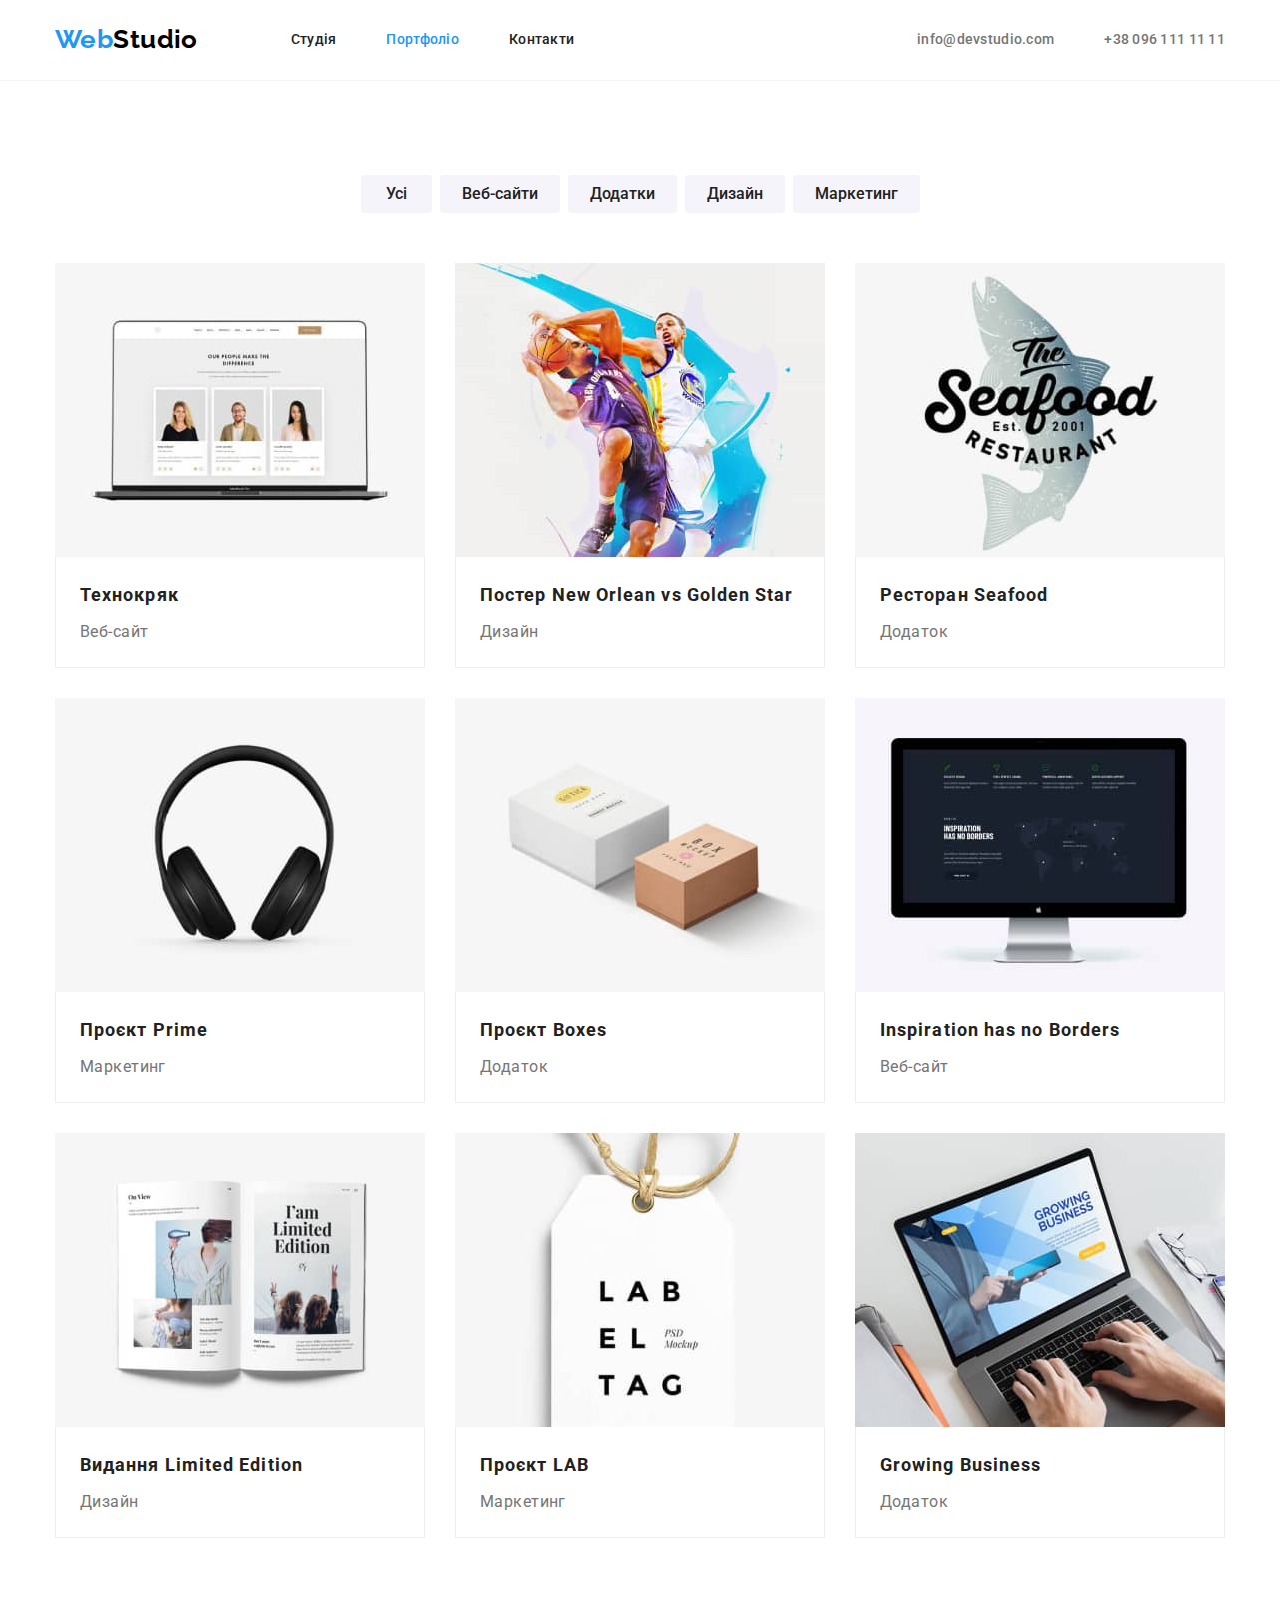
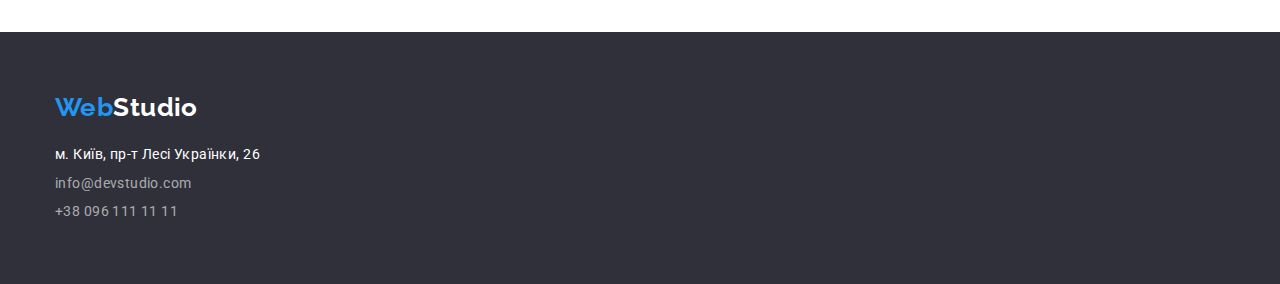
==== portfolio.html @ b97462e1 "Create ner Repository for HW-4" ====
<!DOCTYPE html>
<html lang="uk">
  <head>
    <meta charset="UTF-8" />
    <meta http-equiv="X-UA-Compatible" content="IE=edge" />
    <meta name="viewport" content="width=device-width, initial-scale=1.0" />
    <title>Портфоліо</title>
    <link rel="preconnect" href="https://fonts.googleapis.com" />
    <link rel="preconnect" href="https://fonts.gstatic.com" crossorigin />
    <link
      href="https://fonts.googleapis.com/css2?family=Raleway:wght@700&family=Roboto:wght@400;500;700;900&display=swap"
      rel="stylesheet"
    />
    <link
      rel="stylesheet"
      href="https://cdn.jsdelivr.net/npm/modern-normalize@1.1.0/modern-normalize.min.css"
    />
    <link rel="stylesheet" href="./css/styles.css" />
  </head>
  <body>
    <header class="header">
      <div class="container header-container">
        <nav class="navigation">
          <a class="link header-logo" href="./index.html" lang="en"
            ><span class="header-logo-part">Web</span>Studio</a
          >
          <ul class="menu">
            <li class="menu-item">
              <a class="link menu-link" href="./index.html">Студія</a>
            </li>
            <li class="menu-item">
              <a class="link menu-link current" href="./portfolio.html"
                >Портфоліо</a
              >
            </li>
            <li class="menu-item">
              <a class="link menu-link" href="#">Контакти</a>
            </li>
          </ul>
        </nav>
        <ul class="header-contact-item">
          <li class="contact-item">
            <a class="link header-contact-link" href="mailto:info@devstudio.com"
              >info@devstudio.com</a
            >
          </li>
          <li class="contact-item">
            <a class="link header-contact-link" href="tel:+380961111111"
              >+38 096 111 11 11</a
            >
          </li>
        </ul>
      </div>
    </header>
    <main>
      <section class="portfolio-hero section">
        <div class="container portfolio-hero-container">
          <h1 class="visually-hidden">Портфоліо робіт</h1>
          <ul class="portfolio-menu">
            <li class="portfolio-menu-item">
              <button class="portfolio-menu-btn first-btn" type="button">
                Усі
              </button>
            </li>
            <li class="portfolio-menu-item">
              <button class="portfolio-menu-btn" type="button">
                Веб-сайти
              </button>
            </li>
            <li class="portfolio-menu-item">
              <button class="portfolio-menu-btn" type="button">Додатки</button>
            </li>
            <li class="portfolio-menu-item">
              <button class="portfolio-menu-btn" type="button">Дизайн</button>
            </li>
            <li class="portfolio-menu-item">
              <button class="portfolio-menu-btn" type="button">
                Маркетинг
              </button>
            </li>
          </ul>

          <ul class="porfolio-projects">
            <li>
              <img
                src="./images-portfolio/img-1.jpeg"
                alt="Лептоп"
                width="370"
              />
              <div class="project-item">
                <h2 class="portfolio-project-headline">Технокряк</h2>
                <p class="portfolio-project-text">Веб-сайт</p>
              </div>
            </li>
            <li>
              <img
                src="./images-portfolio/img-2.jpeg"
                alt="Баскетболісти"
                width="370"
              />
              <div class="project-item">
                <h2 class="portfolio-project-headline">
                  Постер <span lang="en">New Orlean vs Golden Star</span>
                </h2>
                <p class="portfolio-project-text">Дизайн</p>
              </div>
            </li>
            <li>
              <img
                src="./images-portfolio/img-3.jpeg"
                alt="Лого ресторана морепродуктів"
                width="370"
              />
              <div class="project-item">
                <h2 class="portfolio-project-headline">
                  Ресторан <span lang="en">Seafood</span>
                </h2>
                <p class="portfolio-project-text">Додаток</p>
              </div>
            </li>
            <li>
              <img
                src="./images-portfolio/img-4.jpeg"
                alt="Навушники"
                width="370"
              />
              <div class="project-item">
                <h2 class="portfolio-project-headline">
                  Проєкт <span lang="en">Prime</span>
                </h2>
                <p class="portfolio-project-text">Маркетинг</p>
              </div>
            </li>
            <li>
              <img
                src="./images-portfolio/img-5.jpeg"
                alt="Дві коробки"
                width="370"
              />
              <div class="project-item">
                <h2 class="portfolio-project-headline">
                  Проєкт <span lang="en">Boxes</span>
                </h2>
                <p class="portfolio-project-text">Додаток</p>
              </div>
            </li>
            <li>
              <img
                src="./images-portfolio/img-6.jpeg"
                alt="Моноблок"
                width="370"
              />
              <div class="project-item">
                <h2 class="portfolio-project-headline" lang="en">
                  Inspiration has no Borders
                </h2>
                <p class="portfolio-project-text">Веб-сайт</p>
              </div>
            </li>
            <li>
              <img
                src="./images-portfolio/img-7.jpeg"
                alt="Розгорнута книга"
                width="370"
              />
              <div class="project-item">
                <h2 class="portfolio-project-headline">
                  Видання <span lang="en">Limited Edition</span>
                </h2>
                <p class="portfolio-project-text">Дизайн</p>
              </div>
            </li>
            <li>
              <img
                src="./images-portfolio/img-8.jpeg"
                alt="Товарний ярлик"
                width="370"
              />
              <div class="project-item">
                <h2 class="portfolio-project-headline">
                  Проєкт <span lang="en">LAB</span>
                </h2>
                <p class="portfolio-project-text">Маркетинг</p>
              </div>
            </li>
            <li>
              <img
                src="./images-portfolio/img-9.jpeg"
                alt="Руки на лептоці"
                width="370"
              />
              <div class="project-item">
                <h2 class="portfolio-project-headline" lang="en">
                  Growing Business
                </h2>
                <p class="portfolio-project-text">Додаток</p>
              </div>
            </li>
          </ul>
        </div>
      </section>
    </main>
    <footer class="footer">
      <div class="container footer-container">
        <a class="link footer-logo" href="./index.html" lang="en"
          ><span class="footer-logo-part">Web</span>Studio</a
        >
        <address>
          <ul class="footer-contacts">
            <li>
              <a
                class="link footer-contact-link footer-contact-link-special-color"
                href="https://www.google.com/maps/d/embed?mid=10uSM3H-mIU3GznYo2szRIEphczw&hl=en_US&ehbc=2E312F"
                target="_blank"
                rel="noopener norefferer nofollow"
                >м. Київ, пр-т Лесі Українки, 26</a
              >
            </li>
            <li>
              <a
                class="link footer-contact-link"
                href="mailto:info@devstudio.com"
                >info@devstudio.com</a
              >
            </li>
            <li>
              <a class="link footer-contact-link" href="tel:+380961111111"
                >+38 096 111 11 11</a
              >
            </li>
          </ul>
        </address>
      </div>
    </footer>
  </body>
</html>
---- css/styles.css ----
:root {
  --font-family-primary: Roboto, sans-serif;
  --font-family-secondary: Raleway, sans-serif;
  --text-light-theme-primary-color: #212121;
  --text-light-theme-secondary-color: #757575;
  --text-dark-theme-primary-color: #ffffff;
  --text-footer-contact-color: rgba(255, 255, 255, 0.6);
  --background-primary-color: #2f303a;
  --background-secondary-color: #ffffff;
  --background-menu-color: #f5f4fa;
  --logo-accent-color: #2196f3;
  --logo-secondary-color: #000000;
  --header-line-color: #f5f4fa;
}

body {
  font-family: var(--font-family-primary);
  color: var(--text-light-theme-primary-color);
  font-size: 14px;
  letter-spacing: 0.03em;
  background-color: var(--background-secondary-color);
}

h1,
h2,
h3,
h4,
p {
  margin-top: 0;
  margin-bottom: 0;
}

ul {
  list-style: none;
  margin-top: 0;
  margin-bottom: 0;
  padding-left: 0;
}

img {
  display: block;
}

button {
  border: none;
}

.link {
  text-decoration: none;
}

/* ==================== COMPONENTS ==================== */
.container {
  width: 1200px;
  margin-left: auto;
  margin-right: auto;
  padding-left: 15px;
  padding-right: 15px;
}

.section {
  padding-top: 94px;
  padding-bottom: 94px;
}
/* ==================== /COMPONENTS ==================== */

/* =========== Студія-сторінка - Header ============= */

.link.menu-link.current {
  color: var(--logo-accent-color);
}

.header-logo {
  font-family: var(--font-family-secondary);
  font-weight: 700;
  font-size: 26px;
  line-height: 1.19;
  color: var(--logo-secondary-color);
  margin-right: 93px;
  padding-top: 24px;
  padding-bottom: 25px;
}

.header-logo-part {
  color: var(--logo-accent-color);
}

.menu-link {
  font-weight: 500;
  line-height: 1.14;
  letter-spacing: 0.02em;
  color: inherit;
}

.menu-link:hover,
.menu-link:focus {
  color: var(--logo-accent-color);
}

.header-contact-link {
  font-weight: 500;
  line-height: 1.14;
  letter-spacing: 0.02em;
  color: var(--text-light-theme-secondary-color);
}

.header-contact-link:hover,
.header-contact-link:focus {
  color: var(--logo-accent-color);
}
/*====== Header-Flex == */
.header {
  background-color: var(--background-secondary-color);
  border-bottom: 1px solid var(--header-line-color);
}

.header-container {
  display: flex;
  align-items: center;
}

.navigation {
  display: flex;
  align-items: center;
}

.menu {
  display: flex;
  align-items: center;
  column-gap: 50px;
}

.header-contact-item {
  display: flex;
  align-items: center;
  column-gap: 50px;
  margin-left: auto;
}
/* =========== /Студія-сторінка - Header ============= */

/* =========== Студія-сторінка - Hero ============= */

.studio-open-modal-btn {
  font-family: inherit;
  font-weight: 700;
  font-size: 16px;
  line-height: 1.88;
  display: flex;
  align-items: center;
  text-align: center;
  letter-spacing: 0.06em;
  background-color: var(--logo-accent-color);
  color: var(--text-dark-theme-primary-color);
  cursor: pointer;
  padding: 10px 32px;
  box-shadow: 0px 4px 4px rgba(0, 0, 0, 0.15);
  border-radius: 4px;
}

.studio-open-modal-btn:hover,
.studio-open-modal-btn:focus {
  background-color: var(--text-dark-theme-primary-color);
  color: var(--logo-accent-color);
}

.studio-hero {
  background: var(--background-primary-color);
  padding-top: 200px;
  padding-bottom: 200px;
}

.studio-hero-container {
  display: flex;
  align-items: center;
  flex-direction: column;
}

.studio-hero-headline {
  font-weight: 900;
  font-size: 44px;
  line-height: 1.36;
  text-align: center;
  letter-spacing: 0.06em;
  text-transform: uppercase;
  color: var(--text-dark-theme-primary-color);
  width: 696px;
  margin-bottom: 30px;
}
/* =========== /Студія-сторінка - Hero ============= */

/* =========== Студія-сторінка - Advantages ============= */

.advantages {
  background-color: var(--background-secondary-color);
}

.advantages-container {
  display: flex;
  flex-direction: column;
}

.studio-secondary-headline {
  font-weight: 700;
  font-size: 36px;
  line-height: 1.17;
  text-align: center;
}

.studio-advantage-items {
  display: flex;
  justify-content: space-between;
}

.advantage-item {
  width: 270px;
}

.studio-advantage-headline {
  font-weight: 700;
  font-size: 14px;
  line-height: 1.14;
  text-transform: uppercase;
  margin-bottom: 10px;
}

.studio-advantage-text {
  line-height: 1.71;
  color: var(--text-light-theme-secondary-color);
}
/* =========== /Студія-сторінка - Advantages ============= */

/* =========== Студія-сторінка - Activities ============= */
.activities {
  background-color: var(--background-secondary-color);
  padding-top: 0;
}

.activities-container {
  display: flex;
  flex-direction: column;
}

.menu-activity-items {
  display: flex;
  justify-content: space-between;
}

.activities-headline {
  margin-bottom: 50px;
}

/* =========== /Студія-сторінка - Activities ============= */

/* =========== Студія-сторінка - Team ============= */
.team {
  background-color: var(--background-menu-color);
}

.team-headline {
  margin-bottom: 50px;
}

.team-members {
  display: flex;
  justify-content: space-between;
}

.team-item {
  background-color: var(--background-secondary-color);
}

.team-img {
  margin-bottom: 30px;
}

.studio-team-names-headline {
  margin-bottom: 10px;
}

.studio-team-positions-text {
  margin-bottom: 30px;
}

.studio-team-names-headline {
  font-weight: 500;
  font-size: 16px;
  line-height: 1.19;
  text-align: center;
}

.studio-team-positions-text {
  font-size: 16px;
  line-height: 1.19;
  text-align: center;
  color: var(--text-light-theme-secondary-color);
}
/* =========== /Студія-сторінка - Team ============= */

/* =========== Студія-сторінка - Footer ============= */

.footer-logo {
  font-family: var(--font-family-secondary);
  font-weight: 700;
  font-size: 26px;
  line-height: 1.19;
  color: var(--text-dark-theme-primary-color);
}

.footer-logo-part {
  color: var(--logo-accent-color);
}

.footer {
  background: var(--background-primary-color);
  padding-top: 60px;
  padding-bottom: 60px;
}

.footer-contact-link {
  font-style: normal;
  line-height: 1.71;
  color: var(--text-footer-contact-color);
}

.footer-contact-link-special-color {
  color: var(--text-dark-theme-primary-color);
}

.footer-contact-link:hover,
.footer-contact-link:focus {
  color: var(--logo-accent-color);
}

.footer-logo {
  display: block;
  margin-bottom: 20px;
}

.footer-contacts {
  height: 81px;
  display: flex;
  flex-direction: column;
  justify-content: space-between;
}
/* =========== /Студія-сторінка ============= */

/* ========== Портфоліо-сторінка - =============*/

.portfolio-hero {
  background-color: var(--background-secondary-color);
}

.portfolio-menu {
  display: flex;
  justify-content: center;
  column-gap: 8px;
  margin-bottom: 50px;
}

.portfolio-menu-btn {
  font-family: inherit;
  font-weight: 500;
  font-size: 16px;
  line-height: 1.63;
  text-align: center;
  background-color: var(--background-menu-color);
  color: inherit;
  cursor: pointer;
  border-radius: 4px;
  padding: 6px 22px;
}

.first-btn {
  padding: 6px 25px;
}

.portfolio-menu-btn:hover,
.portfolio-menu-btn:focus {
  background-color: var(--logo-accent-color);
  color: var(--text-dark-theme-primary-color);
}

.porfolio-projects {
  display: flex;
  flex-wrap: wrap;
  gap: 30px;
}

.project-item {
  border: 1px solid #eeeeee;
  border-top: none;
  padding: 20px 24px;
}

.portfolio-project-headline {
  font-weight: 700;
  font-size: 18px;
  line-height: 2;
  letter-spacing: 0.06em;
  margin-bottom: 4px;
}

.portfolio-project-text {
  font-size: 16px;
  line-height: 1.88;
  color: var(--text-light-theme-secondary-color);
}

.visually-hidden {
  position: absolute;
  white-space: nowrap;
  width: 1px;
  height: 1px;
  overflow: hidden;
  border: 0;
  padding: 0;
  clip: rect(0 0 0 0);
  clip-path: inset(50%);
  margin: -1px;
}
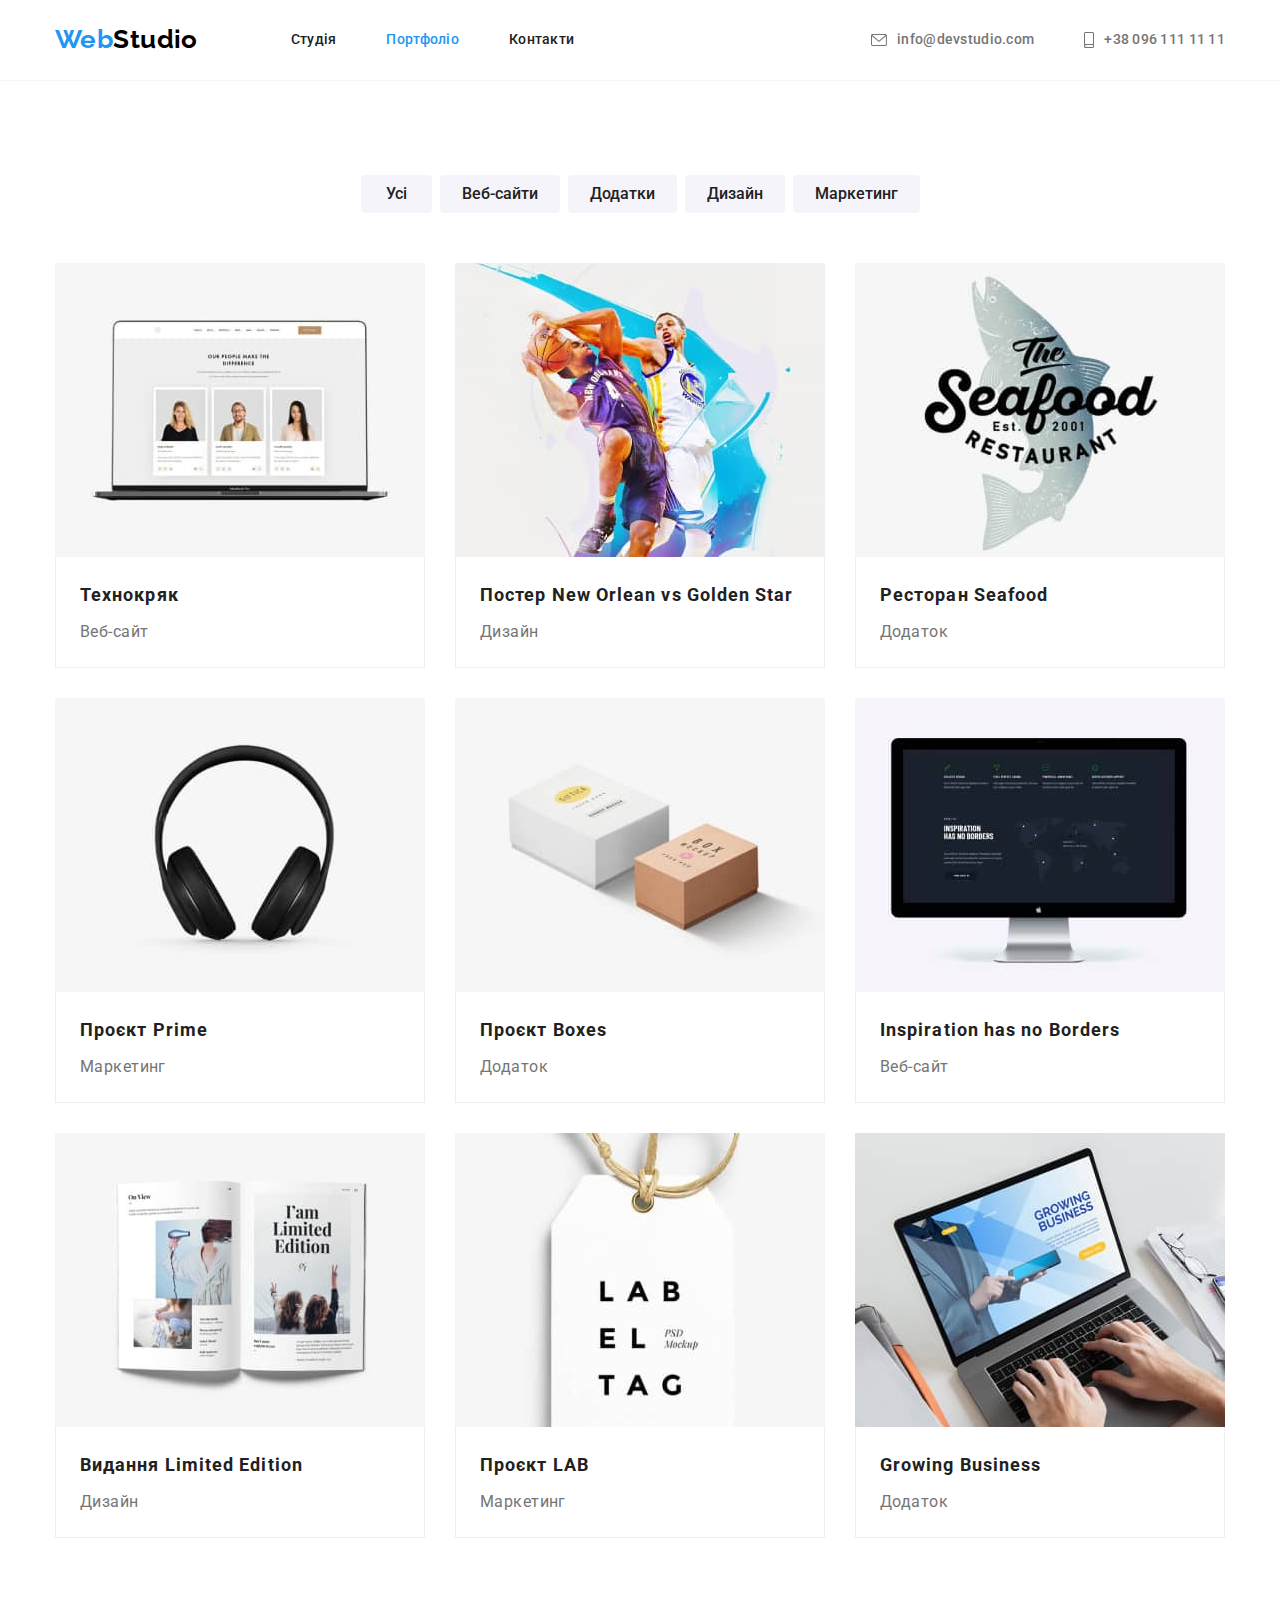
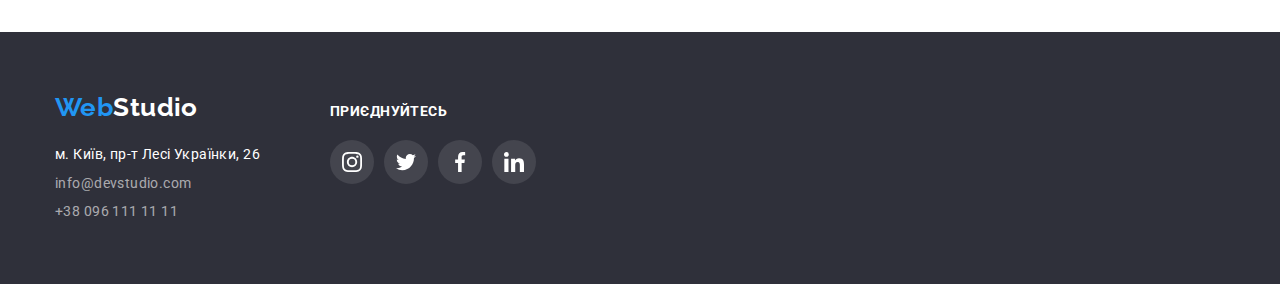
==== commit 1f4f055a: "Add HW-4" ====
--- a/portfolio.html
+++ b/portfolio.html
@@ -38,16 +38,36 @@
             </li>
           </ul>
         </nav>
-        <ul class="header-contact-item">
-          <li class="contact-item">
-            <a class="link header-contact-link" href="mailto:info@devstudio.com"
-              >info@devstudio.com</a
+        <ul class="header-contact-list">
+          <li>
+            <a
+              class="link header-contact-link"
+              href="mailto:info@devstudio.com"
+            >
+              <svg
+                leng="en"
+                aria-label="envelope icone"
+                class="header-contact-icone"
+                width="16px"
+                height="12px"
+              >
+                <use href="./images/sprite.svg#icon-envelope"></use>
+              </svg>
+              <span>info@devstudio.com</span></a
             >
           </li>
-          <li class="contact-item">
-            <a class="link header-contact-link" href="tel:+380961111111"
-              >+38 096 111 11 11</a
-            >
+          <li>
+            <a class="link header-contact-link" href="tel:+380961111111">
+              <svg
+                leng="en"
+                aria-label="smartphone icone"
+                class="header-contact-icone"
+                width="10px"
+                height="16px"
+              >
+                <use href="./images/sprite.svg#icon-smartphone"></use></svg
+              ><span>+38 096 111 11 11</span>
+            </a>
           </li>
         </ul>
       </div>
@@ -81,7 +101,7 @@
           </ul>
 
           <ul class="porfolio-projects">
-            <li>
+            <li class="portfolio-shadow">
               <img
                 src="./images-portfolio/img-1.jpeg"
                 alt="Лептоп"
@@ -92,7 +112,7 @@
                 <p class="portfolio-project-text">Веб-сайт</p>
               </div>
             </li>
-            <li>
+            <li class="portfolio-shadow">
               <img
                 src="./images-portfolio/img-2.jpeg"
                 alt="Баскетболісти"
@@ -105,7 +125,7 @@
                 <p class="portfolio-project-text">Дизайн</p>
               </div>
             </li>
-            <li>
+            <li class="portfolio-shadow">
               <img
                 src="./images-portfolio/img-3.jpeg"
                 alt="Лого ресторана морепродуктів"
@@ -118,7 +138,7 @@
                 <p class="portfolio-project-text">Додаток</p>
               </div>
             </li>
-            <li>
+            <li class="portfolio-shadow">
               <img
                 src="./images-portfolio/img-4.jpeg"
                 alt="Навушники"
@@ -131,7 +151,7 @@
                 <p class="portfolio-project-text">Маркетинг</p>
               </div>
             </li>
-            <li>
+            <li class="portfolio-shadow">
               <img
                 src="./images-portfolio/img-5.jpeg"
                 alt="Дві коробки"
@@ -144,7 +164,7 @@
                 <p class="portfolio-project-text">Додаток</p>
               </div>
             </li>
-            <li>
+            <li class="portfolio-shadow">
               <img
                 src="./images-portfolio/img-6.jpeg"
                 alt="Моноблок"
@@ -157,7 +177,7 @@
                 <p class="portfolio-project-text">Веб-сайт</p>
               </div>
             </li>
-            <li>
+            <li class="portfolio-shadow">
               <img
                 src="./images-portfolio/img-7.jpeg"
                 alt="Розгорнута книга"
@@ -170,7 +190,7 @@
                 <p class="portfolio-project-text">Дизайн</p>
               </div>
             </li>
-            <li>
+            <li class="portfolio-shadow">
               <img
                 src="./images-portfolio/img-8.jpeg"
                 alt="Товарний ярлик"
@@ -183,7 +203,7 @@
                 <p class="portfolio-project-text">Маркетинг</p>
               </div>
             </li>
-            <li>
+            <li class="portfolio-shadow">
               <img
                 src="./images-portfolio/img-9.jpeg"
                 alt="Руки на лептоці"
@@ -202,34 +222,85 @@
     </main>
     <footer class="footer">
       <div class="container footer-container">
-        <a class="link footer-logo" href="./index.html" lang="en"
-          ><span class="footer-logo-part">Web</span>Studio</a
-        >
-        <address>
-          <ul class="footer-contacts">
-            <li>
-              <a
-                class="link footer-contact-link footer-contact-link-special-color"
-                href="https://www.google.com/maps/d/embed?mid=10uSM3H-mIU3GznYo2szRIEphczw&hl=en_US&ehbc=2E312F"
-                target="_blank"
-                rel="noopener norefferer nofollow"
-                >м. Київ, пр-т Лесі Українки, 26</a
-              >
-            </li>
-            <li>
-              <a
-                class="link footer-contact-link"
-                href="mailto:info@devstudio.com"
-                >info@devstudio.com</a
-              >
-            </li>
-            <li>
-              <a class="link footer-contact-link" href="tel:+380961111111"
-                >+38 096 111 11 11</a
-              >
+        <div class="footer-address-wrapper">
+          <a class="link footer-logo" href="./index.html" lang="en"
+            ><span class="footer-logo-part">Web</span>Studio</a
+          >
+          <address>
+            <ul class="footer-contacts">
+              <li>
+                <a
+                  class="link footer-contact-link footer-contact-link-special-color"
+                  href="https://www.google.com/maps/d/embed?mid=10uSM3H-mIU3GznYo2szRIEphczw&hl=en_US&ehbc=2E312F"
+                  target="_blank"
+                  rel="noopener norefferer nofollow"
+                  >м. Київ, пр-т Лесі Українки, 26</a
+                >
+              </li>
+              <li>
+                <a
+                  class="link footer-contact-link"
+                  href="mailto:info@devstudio.com"
+                  >info@devstudio.com</a
+                >
+              </li>
+              <li>
+                <a class="link footer-contact-link" href="tel:+380961111111"
+                  >+38 096 111 11 11</a
+                >
+              </li>
+            </ul>
+          </address>
+        </div>
+        <div class="footer-social-wrapper">
+          <p class="footer-social-text">приєднуйтесь</p>
+          <ul class="footer-social-list">
+            <li class="footer-social-list-item">
+              <a href="" class="footer-social-list-link">
+                <svg
+                  lang="en"
+                  aria-label="instagram icon"
+                  class="footer-social-list-icon"
+                >
+                  <use href="./images/sprite.svg#icon-instagram-p1"></use>
+                </svg>
+              </a>
+            </li>
+            <li class="footer-social-list-item">
+              <a href="" class="footer-social-list-link">
+                <svg
+                  lang="en"
+                  aria-label="twitter icon"
+                  class="footer-social-list-icon"
+                >
+                  <use href="./images/sprite.svg#icon-twitter-p2"></use>
+                </svg>
+              </a>
+            </li>
+            <li class="footer-social-list-item">
+              <a href="" class="footer-social-list-link">
+                <svg
+                  lang="en"
+                  aria-label="facebook icon"
+                  class="footer-social-list-icon"
+                >
+                  <use href="./images/sprite.svg#icon-facebook-p3"></use>
+                </svg>
+              </a>
+            </li>
+            <li class="footer-social-list-item">
+              <a href="" class="footer-social-list-link">
+                <svg
+                  lang="en"
+                  aria-label="linkedin icon"
+                  class="footer-social-list-icon"
+                >
+                  <use href="./images/sprite.svg#icon-linkedin-p4"></use>
+                </svg>
+              </a>
             </li>
           </ul>
-        </address>
+        </div>
       </div>
     </footer>
   </body>
--- a/css/styles.css
+++ b/css/styles.css
@@ -11,6 +11,8 @@
   --logo-accent-color: #2196f3;
   --logo-secondary-color: #000000;
   --header-line-color: #f5f4fa;
+  --icon-color: #afb1b8;
+  --icon-bg-color: rgba(255, 255, 255, 0.1);
 }
 
 body {
@@ -62,6 +64,10 @@
   padding-top: 94px;
   padding-bottom: 94px;
 }
+
+.studio-secondary-headline {
+  margin-bottom: 50px;
+}
 /* ==================== /COMPONENTS ==================== */
 
 /* =========== Студія-сторінка - Header ============= */
@@ -104,37 +110,53 @@
   color: var(--text-light-theme-secondary-color);
 }
 
+/*====== Header-Flex == */
+.header {
+  background-color: var(--background-secondary-color);
+  border-bottom: 1px solid var(--header-line-color);
+}
+
+.header-container {
+  display: flex;
+  align-items: center;
+}
+
+.navigation {
+  display: flex;
+  align-items: center;
+}
+
+.menu {
+  display: flex;
+  align-items: center;
+  column-gap: 50px;
+}
+
+.header-contact-list {
+  display: flex;
+  align-items: center;
+  column-gap: 50px;
+  margin-left: auto;
+}
+
+.header-contact-link {
+  display: flex;
+  align-items: center;
+  column-gap: 10px;
+}
+
+.header-contact-icone {
+  fill: var(--text-light-theme-secondary-color);
+}
+
 .header-contact-link:hover,
 .header-contact-link:focus {
   color: var(--logo-accent-color);
 }
-/*====== Header-Flex == */
-.header {
-  background-color: var(--background-secondary-color);
-  border-bottom: 1px solid var(--header-line-color);
-}
-
-.header-container {
-  display: flex;
-  align-items: center;
-}
-
-.navigation {
-  display: flex;
-  align-items: center;
-}
-
-.menu {
-  display: flex;
-  align-items: center;
-  column-gap: 50px;
-}
-
-.header-contact-item {
-  display: flex;
-  align-items: center;
-  column-gap: 50px;
-  margin-left: auto;
+
+.header-contact-link:hover .header-contact-icone,
+.header-contact-link:focus .header-contact-icone {
+  fill: var(--logo-accent-color);
 }
 /* =========== /Студія-сторінка - Header ============= */
 
@@ -165,6 +187,12 @@
 
 .studio-hero {
   background: var(--background-primary-color);
+  background-image: linear-gradient(
+      rgba(47, 48, 58, 0.4),
+      rgba(47, 48, 58, 0.4)
+    ),
+    url(../images/bg-hero.jpg);
+  background-size: cover;
   padding-top: 200px;
   padding-bottom: 200px;
 }
@@ -227,6 +255,17 @@
   line-height: 1.71;
   color: var(--text-light-theme-secondary-color);
 }
+
+.advantage-wrapper {
+  display: flex;
+  justify-content: center;
+  align-items: center;
+  width: 270px;
+  height: 120px;
+  background-color: var(--background-menu-color);
+  border-radius: 4px;
+  margin-bottom: 30px;
+}
 /* =========== /Студія-сторінка - Advantages ============= */
 
 /* =========== Студія-сторінка - Activities ============= */
@@ -243,10 +282,6 @@
 .menu-activity-items {
   display: flex;
   justify-content: space-between;
-}
-
-.activities-headline {
-  margin-bottom: 50px;
 }
 
 /* =========== /Студія-сторінка - Activities ============= */
@@ -256,8 +291,11 @@
   background-color: var(--background-menu-color);
 }
 
-.team-headline {
-  margin-bottom: 50px;
+.team-wrapper {
+  box-shadow: 0px 1px 3px rgba(0, 0, 0, 0.12), 0px 1px 1px rgba(0, 0, 0, 0.14),
+    0px 2px 1px rgba(0, 0, 0, 0.2);
+  border-radius: 0px 0px 4px 4px;
+  padding-bottom: 30px;
 }
 
 .team-members {
@@ -275,10 +313,6 @@
 
 .studio-team-names-headline {
   margin-bottom: 10px;
-}
-
-.studio-team-positions-text {
-  margin-bottom: 30px;
 }
 
 .studio-team-names-headline {
@@ -293,9 +327,78 @@
   line-height: 1.19;
   text-align: center;
   color: var(--text-light-theme-secondary-color);
+  margin-bottom: 16px;
+}
+
+.social-list {
+  display: flex;
+  justify-content: center;
+  column-gap: 10px;
+}
+
+.social-list-link {
+  display: flex;
+  justify-content: center;
+  align-items: center;
+  width: 44px;
+  height: 44px;
+  border-radius: 50%;
+  background-color: var(--background-secondary-color);
+}
+
+.social-list-link:hover,
+.social-list-link:focus {
+  background-color: var(--logo-accent-color);
+}
+
+.social-list-link:hover .social-list-icon,
+.social-list-link:focus .social-list-icon {
+  fill: var(--text-dark-theme-primary-color);
+}
+
+.social-list-icon {
+  width: 20px;
+  height: 20px;
+  fill: var(--icon-color);
 }
 /* =========== /Студія-сторінка - Team ============= */
-
+/* =========== /Студія-сторінка - Clients ============= */
+.clients {
+  background-color: var(--background-secondary-color);
+}
+
+.client-list {
+  display: flex;
+  justify-content: space-between;
+}
+
+.client-link {
+  display: flex;
+  justify-content: center;
+  align-items: center;
+  width: 170px;
+  height: 92px;
+  border: 1px solid var(--icon-color);
+  border-radius: 4px;
+}
+
+.client-icon-logo {
+  width: 106px;
+  height: 60px;
+  fill: var(--icon-color);
+}
+
+.client-link:hover,
+.client-link:focus {
+  border: 1px solid var(--logo-accent-color);
+}
+
+.client-link:hover .client-icon-logo,
+.client-link:focus .client-icon-logo {
+  fill: var(--logo-accent-color);
+}
+
+/* =========== /Студія-сторінка - Clients ============= */
 /* =========== Студія-сторінка - Footer ============= */
 
 .footer-logo {
@@ -341,6 +444,56 @@
   display: flex;
   flex-direction: column;
   justify-content: space-between;
+}
+
+.footer-social-text {
+  color: var(--text-dark-theme-primary-color);
+}
+
+.footer-social-list {
+  display: flex;
+  column-gap: 10px;
+  margin-bottom: 30px;
+}
+
+.footer-social-list-link {
+  display: flex;
+  justify-content: center;
+  align-items: center;
+  width: 44px;
+  height: 44px;
+  border-radius: 50%;
+  background-color: var(--icon-bg-color);
+}
+
+.footer-social-list-link:hover,
+.footer-social-list-link:focus {
+  background-color: var(--logo-accent-color);
+}
+
+.footer-social-list-link:hover .social-list-icon,
+.footer-social-list-link:focus .social-list-icon {
+  fill: var(--logo-accent-color);
+}
+
+.footer-social-list-icon {
+  width: 20px;
+  height: 20px;
+  fill: var(--text-dark-theme-primary-color);
+}
+
+.footer-container {
+  display: flex;
+  align-items: baseline;
+  column-gap: 70px;
+}
+
+.footer-social-text {
+  font-weight: 700;
+  font-size: 14px;
+  line-height: 1.14;
+  text-transform: uppercase;
+  margin-bottom: 20px;
 }
 /* =========== /Студія-сторінка ============= */
 
@@ -378,12 +531,19 @@
 .portfolio-menu-btn:focus {
   background-color: var(--logo-accent-color);
   color: var(--text-dark-theme-primary-color);
+  box-shadow: 0px 3px 1px rgba(0, 0, 0, 0.1), 0px 1px 2px rgba(0, 0, 0, 0.08),
+    0px 2px 2px rgba(0, 0, 0, 0.12);
 }
 
 .porfolio-projects {
   display: flex;
   flex-wrap: wrap;
   gap: 30px;
+}
+
+.portfolio-shadow:hover {
+  box-shadow: 0px 1px 1px rgba(0, 0, 0, 0.12), 0px 4px 4px rgba(0, 0, 0, 0.06),
+    1px 4px 6px rgba(0, 0, 0, 0.16);
 }
 
 .project-item {
